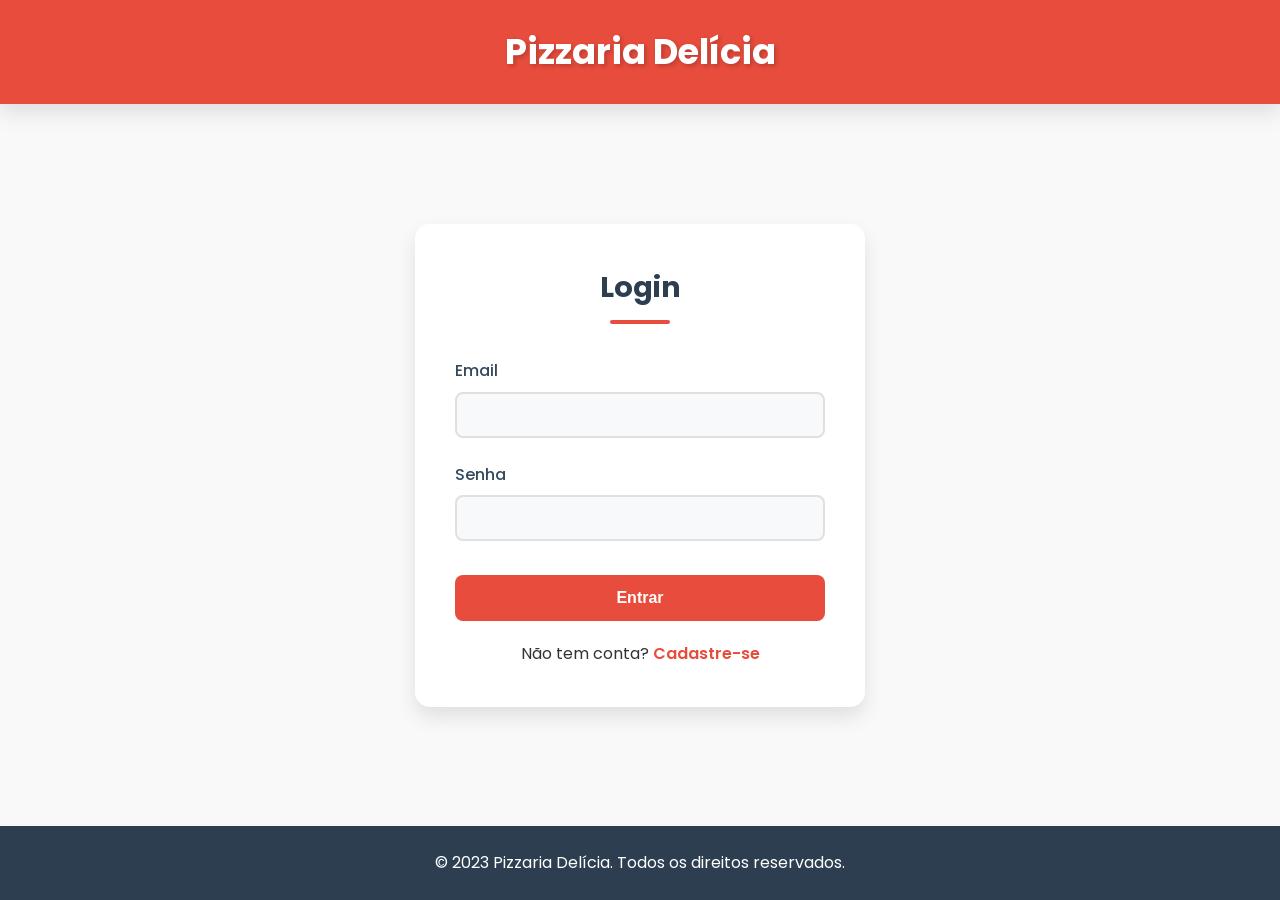
==== frontend/index.html @ 2d953069 "projeto integrado back + front" ====
<!DOCTYPE html>
<html lang="pt-BR">
<head>
  <meta charset="UTF-8">
  <meta name="viewport" content="width=device-width, initial-scale=1.0">
  <title>Pizzaria Delícia</title>
  <link rel="stylesheet" href="css/home.css">
  <link href="https://fonts.googleapis.com/css2?family=Poppins:wght@300;400;600;700&display=swap" rel="stylesheet">
</head>
<body class="home">
  <header>
    <div class="container">
      <h1>Pizzaria Delícia</h1>
      <nav>
        <ul>
          <li><a href="index.html">Home</a></li>
          <li><a href="pizzas.html">Cardápio</a></li>
          <li><a href="pedidos.html">Meus Pedidos</a></li>
          <li><a href="#" id="logout">Sair</a></li>
        </ul>
      </nav>
    </div>
  </header>

  <main class="container">
    <section class="hero">
      <h2>As melhores pizzas da cidade!</h2>
      <p>Faça seu pedido agora mesmo e aproveite nosso delivery rápido.</p>
      <a href="pizzas.html" class="btn">Ver Cardápio</a>
    </section>

    <section class="destaques">
      <h2>Pizzas em Destaque</h2>
      <div class="pizzas-grid" id="destaques">
        <!-- Pizzas serão carregadas via JS -->
      </div>
    </section>
  </main>

  <footer>
    <div class="container">
      <p>&copy; 2023 Pizzaria Delícia. Todos os direitos reservados.</p>
    </div>
  </footer>

  <script src="js/home.js"></script>
  <script src="js/auth.js"></script>
  <script src="js/pizzas.js"></script>
</body>
</html>
---- frontend/css/home.css ----
/* Reset e Variáveis Globais */
:root {
  --vermelho-pizzaria: #e63946;
  --vermelho-escuro: #c1121f;
  --creme: #f1faee;
  --azul-claro: #a8dadc;
  --azul: #457b9d;
  --azul-escuro: #1d3557;
  --sombra: 0 4px 6px rgba(0, 0, 0, 0.1);
  --transicao: all 0.3s ease;
}

* {
  margin: 0;
  padding: 0;
  box-sizing: border-box;
}

body {
  font-family: 'Poppins', sans-serif;
  background-color: var(--creme);
  color: #333;
  line-height: 1.6;
}

/* Estilos do Header */
header {
  background-color: var(--vermelho-pizzaria);
  color: white;
  padding: 1.5rem 0;
  position: sticky;
  top: 0;
  z-index: 100;
  box-shadow: var(--sombra);
}

.container {
  width: 90%;
  max-width: 1200px;
  margin: 0 auto;
}

header .container {
  display: flex;
  justify-content: space-between;
  align-items: center;
}

h1 {
  font-size: 2rem;
  font-weight: 700;
  text-shadow: 2px 2px 4px rgba(0, 0, 0, 0.2);
}

nav ul {
  display: flex;
  list-style: none;
}

nav ul li {
  margin-left: 2rem;
}

nav ul li a {
  color: white;
  text-decoration: none;
  font-weight: 500;
  font-size: 1.1rem;
  transition: var(--transicao);
  padding: 0.5rem 1rem;
  border-radius: 4px;
}

nav ul li a:hover {
  background-color: rgba(255, 255, 255, 0.2);
}

/* Seção Hero */
.hero {
  background: linear-gradient(rgba(0, 0, 0, 0.6), rgba(0, 0, 0, 0.6)), 
              url('https://images.unsplash.com/photo-1565299624946-b28f40a0ae38?ixlib=rb-1.2.1&auto=format&fit=crop&w=1350&q=80');
  background-size: cover;
  background-position: center;
  color: white;
  text-align: center;
  padding: 6rem 2rem;
  border-radius: 10px;
  margin: 2rem 0;
  animation: fadeIn 1s ease-in;
}

@keyframes fadeIn {
  from { opacity: 0; }
  to { opacity: 1; }
}

.hero h2 {
  font-size: 2.5rem;
  margin-bottom: 1rem;
  text-shadow: 2px 2px 4px rgba(0, 0, 0, 0.5);
}

.hero p {
  font-size: 1.2rem;
  margin-bottom: 2rem;
  max-width: 600px;
  margin-left: auto;
  margin-right: auto;
}

/* Botões */
.btn {
  display: inline-block;
  background-color: var(--vermelho-pizzaria);
  color: white;
  padding: 0.8rem 2rem;
  border-radius: 50px;
  text-decoration: none;
  font-weight: 600;
  transition: var(--transicao);
  border: none;
  cursor: pointer;
  font-size: 1rem;
  box-shadow: var(--sombra);
}

.btn:hover {
  background-color: var(--vermelho-escuro);
  transform: translateY(-3px);
  box-shadow: 0 6px 12px rgba(0, 0, 0, 0.15);
}

/* Seção de Destaques */
.destaques {
  padding: 3rem 0;
}

.destaques h2 {
  text-align: center;
  font-size: 2rem;
  margin-bottom: 2rem;
  color: var(--azul-escuro);
  position: relative;
}

.destaques h2::after {
  content: '';
  display: block;
  width: 80px;
  height: 4px;
  background-color: var(--vermelho-pizzaria);
  margin: 0.5rem auto 0;
}

.pizzas-grid {
  display: grid;
  grid-template-columns: repeat(auto-fill, minmax(280px, 1fr));
  gap: 2rem;
}

/* Cards de Pizza */
.pizza-card {
  background: white;
  border-radius: 10px;
  overflow: hidden;
  box-shadow: var(--sombra);
  transition: var(--transicao);
}

.pizza-card:hover {
  transform: translateY(-10px);
  box-shadow: 0 10px 20px rgba(0, 0, 0, 0.15);
}

.pizza-img {
  width: 100%;
  height: 200px;
  object-fit: cover;
  display: block;
}

.pizza-info {
  padding: 1.5rem;
}

.pizza-info h3 {
  font-size: 1.3rem;
  margin-bottom: 0.5rem;
  color: var(--azul-escuro);
}

.pizza-info p {
  color: #666;
  margin-bottom: 1rem;
  font-size: 0.9rem;
}

.pizza-footer {
  display: flex;
  justify-content: space-between;
  align-items: center;
}

.pizza-price {
  font-weight: bold;
  font-size: 1.2rem;
  color: var(--vermelho-pizzaria);
}

.btn-ver {
  background-color: var(--azul);
  color: white;
  border: none;
  padding: 0.5rem 1rem;
  border-radius: 4px;
  cursor: pointer;
  transition: var(--transicao);
  font-size: 0.9rem;
}

.btn-ver:hover {
  background-color: var(--azul-escuro);
}

/* Footer */
footer {
  background-color: var(--azul-escuro);
  color: white;
  text-align: center;
  padding: 2rem 0;
  margin-top: 3rem;
}

/* Responsividade */
@media (max-width: 768px) {
  header .container {
    flex-direction: column;
  }
  
  nav ul {
    margin-top: 1rem;
  }
  
  nav ul li {
    margin-left: 1rem;
    margin-right: 1rem;
  }
  
  .hero {
    padding: 4rem 1rem;
  }
  
  .hero h2 {
    font-size: 2rem;
  }
}

/* Estados e Mensagens */
.loader, .error-message, .sem-pizzas {
  text-align: center;
  padding: 2rem;
  grid-column: 1 / -1;
}

.loader {
  color: var(--vermelho-pizzaria);
  font-size: 1.2rem;
}

.error-message {
  color: var(--vermelho-pizzaria);
}

.btn-tentar-novamente {
  margin-top: 1rem;
  background-color: var(--vermelho-pizzaria);
  color: white;
  border: none;
  padding: 0.5rem 1rem;
  border-radius: 4px;
  cursor: pointer;
  transition: var(--transicao);
}

.btn-tentar-novamente:hover {
  background-color: var(--vermelho-escuro);
}

.sem-pizzas {
  color: #666;
}
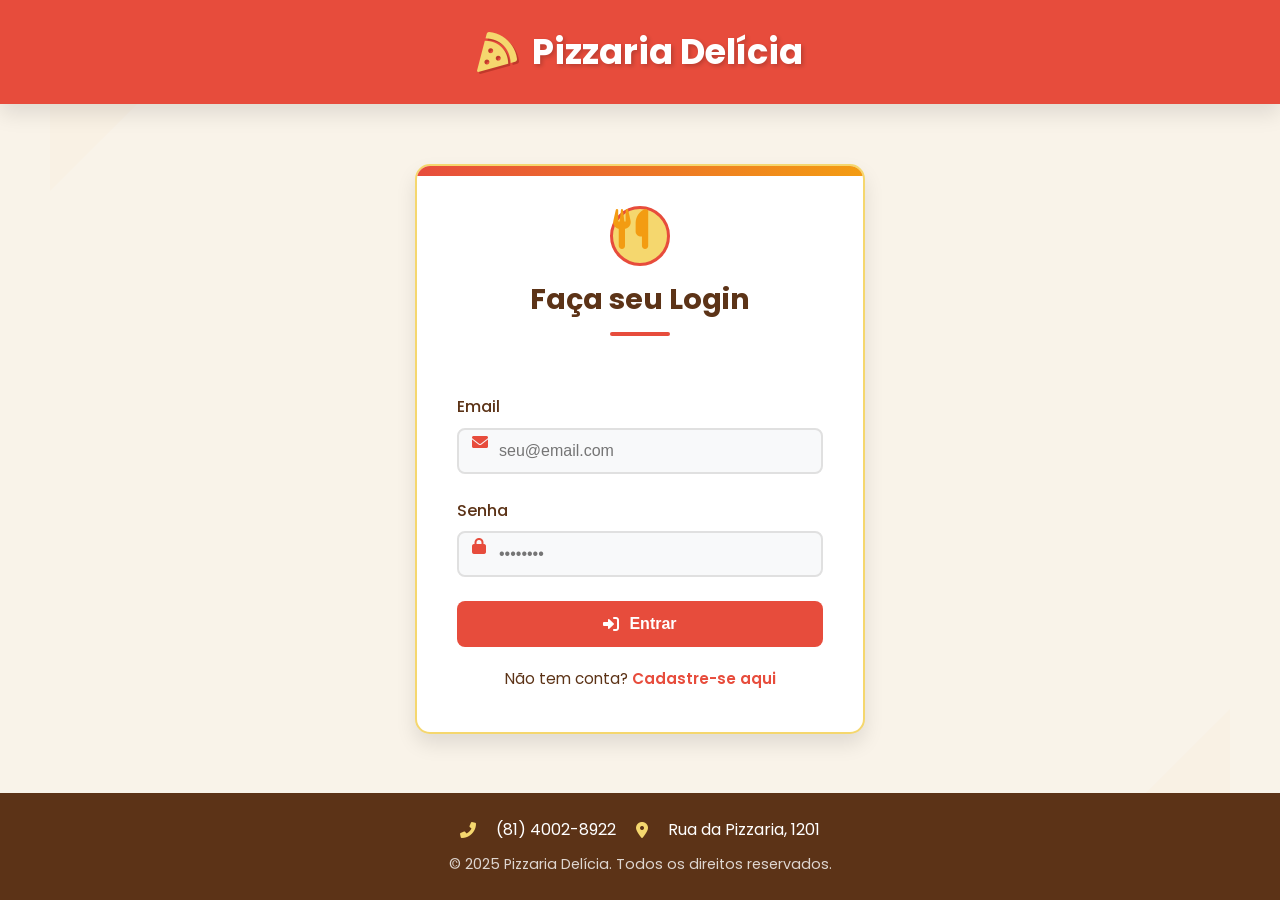
==== commit 8d045301: "alterando design e funcoes das paginas principais" ====
--- a/frontend/index.html
+++ b/frontend/index.html
@@ -6,40 +6,119 @@
   <title>Pizzaria Delícia</title>
   <link rel="stylesheet" href="css/home.css">
   <link href="https://fonts.googleapis.com/css2?family=Poppins:wght@300;400;600;700&display=swap" rel="stylesheet">
+  <link rel="stylesheet" href="https://cdnjs.cloudflare.com/ajax/libs/font-awesome/6.0.0-beta3/css/all.min.css">
 </head>
 <body class="home">
+  <!-- Elementos decorativos de pizza -->
+  <div class="pizza-decoration">
+    <div class="pepperoni"></div>
+    <div class="pepperoni"></div>
+    <div class="olive"></div>
+    <div class="olive"></div>
+  </div>
+
   <header>
     <div class="container">
-      <h1>Pizzaria Delícia</h1>
+      <div class="logo-wrapper">
+        <i class="fas fa-pizza-slice logo-icon"></i>
+        <h1>Pizzaria Delícia</h1>
+      </div>
       <nav>
         <ul>
-          <li><a href="index.html">Home</a></li>
-          <li><a href="pizzas.html">Cardápio</a></li>
-          <li><a href="pedidos.html">Meus Pedidos</a></li>
-          <li><a href="#" id="logout">Sair</a></li>
+          <li><a href="index.html" class="nav-link active"><i class="fas fa-home"></i> Home</a></li>
+          <li><a href="pizzas.html" class="nav-link"><i class="fas fa-utensils"></i> Cardápio</a></li>
+          <li><a href="pedidos.html" class="nav-link"><i class="fas fa-receipt"></i> Meus Pedidos</a></li>
+          <li><a href="#" id="logout" class="nav-link"><i class="fas fa-sign-out-alt"></i> Sair</a></li>
         </ul>
       </nav>
+      <div class="user-welcome">
+        <i class="fas fa-user-circle"></i>
+        <span id="username">Olá, Cliente!</span>
+      </div>
     </div>
   </header>
 
   <main class="container">
+    <!-- Seção Hero -->
     <section class="hero">
-      <h2>As melhores pizzas da cidade!</h2>
-      <p>Faça seu pedido agora mesmo e aproveite nosso delivery rápido.</p>
-      <a href="pizzas.html" class="btn">Ver Cardápio</a>
+      <div class="hero-content">
+        <h2>Pizza perfeita em <span class="highlight">30 minutos</span> ou menos!</h2>
+        <p>Experimente nossas receitas artesanais feitas com ingredientes frescos e selecionados.</p>
+        <div class="hero-buttons">
+          <a href="pizzas.html" class="btn btn-primary"><i class="fas fa-pizza-slice"></i> Ver Cardápio</a>
+          <a href="pedidos.html" class="btn btn-secondary"><i class="fas fa-bolt"></i> Pedir Agora</a>
+        </div>
+      </div>
+      <div class="hero-image">
+        <img src="https://images.unsplash.com/photo-1565299624946-b28f40a0ae38?ixlib=rb-1.2.1&auto=format&fit=crop&w=1350&q=80" alt="Pizza deliciosa">
+      </div>
     </section>
 
+    <!-- Pizzas em Destaque -->
     <section class="destaques">
-      <h2>Pizzas em Destaque</h2>
+      <div class="section-header">
+        <h2><i class="fas fa-star"></i> Pizzas em Destaque</h2>
+        <p>As preferidas dos nossos clientes</p>
+      </div>
       <div class="pizzas-grid" id="destaques">
         <!-- Pizzas serão carregadas via JS -->
+        <div class="loader">
+          <i class="fas fa-pizza-slice fa-spin"></i>
+          <p>Carregando nossas delícias...</p>
+        </div>
+      </div>
+    </section>
+
+    <!-- Promoções -->
+    <section class="promocoes">
+      <div class="section-header">
+        <h2><i class="fas fa-tag"></i> Promoções Especiais</h2>
+        <p>Aproveite nossas ofertas por tempo limitado</p>
+      </div>
+      <div class="promo-banner">
+        <div class="promo-card">
+          <h3>Combo Família</h3>
+          <p>2 Pizzas Grandes + Refri 2L</p>
+          <span class="promo-price">R$ 69,90</span>
+          <span class="promo-badge">-30%</span>
+        </div>
+        <div class="promo-card">
+          <h3>Quarta da Pizza</h3>
+          <p>Todas as pizzas médias por</p>
+          <span class="promo-price">R$ 29,90</span>
+          <span class="promo-badge">-25%</span>
+        </div>
       </div>
     </section>
   </main>
 
   <footer>
     <div class="container">
-      <p>&copy; 2023 Pizzaria Delícia. Todos os direitos reservados.</p>
+      <div class="footer-content">
+        <div class="footer-section">
+          <h3><i class="fas fa-map-marker-alt"></i> Endereço</h3>
+          <p>Rua das Pizzas, 123</p>
+          <p>Centro - São Paulo/SP</p>
+        </div>
+        <div class="footer-section">
+          <h3><i class="fas fa-clock"></i> Horário</h3>
+          <p>Terça a Domingo</p>
+          <p>18h às 23h</p>
+        </div>
+        <div class="footer-section">
+          <h3><i class="fas fa-phone-alt"></i> Contato</h3>
+          <p>(11) 1234-5678</p>
+          <p>contato@pizzariadelicia.com</p>
+        </div>
+      </div>
+      <div class="footer-bottom">
+        <p>&copy; 2023 Pizzaria Delícia. Todos os direitos reservados.</p>
+        <div class="social-icons">
+          <a href="#"><i class="fab fa-facebook"></i></a>
+          <a href="#"><i class="fab fa-instagram"></i></a>
+          <a href="#"><i class="fab fa-whatsapp"></i></a>
+        </div>
+      </div>
     </div>
   </footer>
 
--- a/frontend/css/home.css
+++ b/frontend/css/home.css
@@ -1,53 +1,120 @@
-/* Reset e Variáveis Globais */
+/* home.css - Estilo para página principal */
 :root {
-  --vermelho-pizzaria: #e63946;
-  --vermelho-escuro: #c1121f;
-  --creme: #f1faee;
-  --azul-claro: #a8dadc;
-  --azul: #457b9d;
-  --azul-escuro: #1d3557;
-  --sombra: 0 4px 6px rgba(0, 0, 0, 0.1);
-  --transicao: all 0.3s ease;
-}
-
+  --primary: #e74c3c;       /* Vermelho tomate */
+  --primary-dark: #c0392b;  /* Vermelho escuro */
+  --secondary: #f39c12;     /* Amarelo queijo */
+  --light: #f5d76e;         /* Amarelo claro */
+  --dark: #5c3317;          /* Marrom massa */
+  --white: #ffffff;
+  --light-bg: #f9f3e9;      /* Fundo claro */
+  --text: #333333;
+  --text-light: #777777;
+  --shadow: 0 4px 20px rgba(0, 0, 0, 0.1);
+  --transition: all 0.3s ease;
+}
+
+/* Reset e estilos base */
 * {
   margin: 0;
   padding: 0;
   box-sizing: border-box;
 }
 
-body {
+body.home {
   font-family: 'Poppins', sans-serif;
-  background-color: var(--creme);
-  color: #333;
+  background-color: var(--light-bg);
+  color: var(--text);
   line-height: 1.6;
-}
-
-/* Estilos do Header */
-header {
-  background-color: var(--vermelho-pizzaria);
-  color: white;
-  padding: 1.5rem 0;
-  position: sticky;
-  top: 0;
-  z-index: 100;
-  box-shadow: var(--sombra);
-}
-
+  position: relative;
+  overflow-x: hidden;
+}
+
+/* Elementos decorativos */
+.pizza-decoration {
+  position: fixed;
+  width: 100%;
+  height: 100%;
+  pointer-events: none;
+  z-index: -1;
+}
+
+.pepperoni, .olive {
+  position: absolute;
+  border-radius: 50%;
+  opacity: 0.1;
+}
+
+.pepperoni {
+  width: 60px;
+  height: 60px;
+  background-color: var(--primary);
+}
+
+.olive {
+  width: 30px;
+  height: 30px;
+  background-color: var(--dark);
+}
+
+.pepperoni:nth-child(1) {
+  top: 10%;
+  left: 5%;
+}
+
+.pepperoni:nth-child(2) {
+  bottom: 15%;
+  right: 8%;
+}
+
+.olive:nth-child(3) {
+  top: 30%;
+  right: 5%;
+}
+
+.olive:nth-child(4) {
+  bottom: 25%;
+  left: 10%;
+}
+
+/* Container */
 .container {
   width: 90%;
   max-width: 1200px;
   margin: 0 auto;
+  padding: 0 15px;
+}
+
+/* Header */
+header {
+  background-color: var(--primary);
+  color: var(--white);
+  padding: 1rem 0;
+  position: sticky;
+  top: 0;
+  z-index: 100;
+  box-shadow: var(--shadow);
 }
 
 header .container {
   display: flex;
   justify-content: space-between;
   align-items: center;
-}
-
-h1 {
+  flex-wrap: wrap;
+}
+
+.logo-wrapper {
+  display: flex;
+  align-items: center;
+  gap: 10px;
+}
+
+.logo-icon {
   font-size: 2rem;
+  color: var(--light);
+}
+
+header h1 {
+  font-size: 1.8rem;
   font-weight: 700;
   text-shadow: 2px 2px 4px rgba(0, 0, 0, 0.2);
 }
@@ -55,121 +122,202 @@
 nav ul {
   display: flex;
   list-style: none;
-}
-
-nav ul li {
-  margin-left: 2rem;
-}
-
-nav ul li a {
-  color: white;
+  gap: 1.5rem;
+}
+
+.nav-link {
+  color: var(--white);
   text-decoration: none;
   font-weight: 500;
-  font-size: 1.1rem;
-  transition: var(--transicao);
-  padding: 0.5rem 1rem;
-  border-radius: 4px;
-}
-
-nav ul li a:hover {
-  background-color: rgba(255, 255, 255, 0.2);
+  font-size: 1rem;
+  transition: var(--transition);
+  padding: 0.5rem 0;
+  display: flex;
+  align-items: center;
+  gap: 8px;
+  position: relative;
+}
+
+.nav-link:hover {
+  color: var(--light);
+}
+
+.nav-link.active {
+  font-weight: 600;
+}
+
+.nav-link.active::after {
+  content: '';
+  position: absolute;
+  bottom: 0;
+  left: 0;
+  width: 100%;
+  height: 3px;
+  background-color: var(--light);
+  border-radius: 3px;
+}
+
+.user-welcome {
+  display: flex;
+  align-items: center;
+  gap: 8px;
+  font-weight: 500;
+  color: var(--white);
+}
+
+.user-welcome i {
+  font-size: 1.2rem;
 }
 
 /* Seção Hero */
 .hero {
-  background: linear-gradient(rgba(0, 0, 0, 0.6), rgba(0, 0, 0, 0.6)), 
-              url('https://images.unsplash.com/photo-1565299624946-b28f40a0ae38?ixlib=rb-1.2.1&auto=format&fit=crop&w=1350&q=80');
-  background-size: cover;
-  background-position: center;
-  color: white;
-  text-align: center;
-  padding: 6rem 2rem;
+  display: flex;
+  align-items: center;
+  gap: 3rem;
+  margin: 3rem 0;
+  padding: 2rem;
+  background-color: var(--white);
+  border-radius: 15px;
+  box-shadow: var(--shadow);
+  position: relative;
+  overflow: hidden;
+}
+
+.hero::before {
+  content: '';
+  position: absolute;
+  top: 0;
+  left: 0;
+  width: 100%;
+  height: 10px;
+  background: linear-gradient(90deg, var(--primary), var(--secondary));
+}
+
+.hero-content {
+  flex: 1;
+  padding: 1rem;
+}
+
+.hero-image {
+  flex: 1;
   border-radius: 10px;
-  margin: 2rem 0;
-  animation: fadeIn 1s ease-in;
-}
-
-@keyframes fadeIn {
-  from { opacity: 0; }
-  to { opacity: 1; }
+  overflow: hidden;
+  box-shadow: var(--shadow);
+}
+
+.hero-image img {
+  width: 100%;
+  height: auto;
+  display: block;
+  transition: var(--transition);
+}
+
+.hero-image:hover img {
+  transform: scale(1.05);
 }
 
 .hero h2 {
   font-size: 2.5rem;
   margin-bottom: 1rem;
-  text-shadow: 2px 2px 4px rgba(0, 0, 0, 0.5);
+  color: var(--dark);
+  line-height: 1.2;
+}
+
+.highlight {
+  color: var(--primary);
 }
 
 .hero p {
-  font-size: 1.2rem;
+  font-size: 1.1rem;
+  color: var(--text-light);
   margin-bottom: 2rem;
-  max-width: 600px;
-  margin-left: auto;
-  margin-right: auto;
+  max-width: 500px;
+}
+
+.hero-buttons {
+  display: flex;
+  gap: 1rem;
+  flex-wrap: wrap;
 }
 
 /* Botões */
 .btn {
-  display: inline-block;
-  background-color: var(--vermelho-pizzaria);
-  color: white;
-  padding: 0.8rem 2rem;
+  display: inline-flex;
+  align-items: center;
+  justify-content: center;
+  gap: 8px;
+  padding: 0.8rem 1.8rem;
   border-radius: 50px;
   text-decoration: none;
   font-weight: 600;
-  transition: var(--transicao);
+  transition: var(--transition);
   border: none;
   cursor: pointer;
   font-size: 1rem;
-  box-shadow: var(--sombra);
-}
-
-.btn:hover {
-  background-color: var(--vermelho-escuro);
+  box-shadow: var(--shadow);
+}
+
+.btn-primary {
+  background-color: var(--primary);
+  color: var(--white);
+}
+
+.btn-primary:hover {
+  background-color: var(--primary-dark);
   transform: translateY(-3px);
-  box-shadow: 0 6px 12px rgba(0, 0, 0, 0.15);
-}
-
-/* Seção de Destaques */
-.destaques {
-  padding: 3rem 0;
-}
-
-.destaques h2 {
+}
+
+.btn-secondary {
+  background-color: var(--secondary);
+  color: var(--dark);
+}
+
+.btn-secondary:hover {
+  background-color: #e67e22;
+  color: var(--white);
+  transform: translateY(-3px);
+}
+
+/* Seções */
+.section-header {
   text-align: center;
+  margin-bottom: 2.5rem;
+}
+
+.section-header h2 {
   font-size: 2rem;
-  margin-bottom: 2rem;
-  color: var(--azul-escuro);
-  position: relative;
-}
-
-.destaques h2::after {
-  content: '';
-  display: block;
-  width: 80px;
-  height: 4px;
-  background-color: var(--vermelho-pizzaria);
-  margin: 0.5rem auto 0;
-}
-
+  color: var(--dark);
+  display: flex;
+  align-items: center;
+  justify-content: center;
+  gap: 10px;
+}
+
+.section-header p {
+  color: var(--text-light);
+  font-size: 1rem;
+}
+
+/* Grid de Pizzas */
 .pizzas-grid {
   display: grid;
   grid-template-columns: repeat(auto-fill, minmax(280px, 1fr));
   gap: 2rem;
-}
-
-/* Cards de Pizza */
+  margin-bottom: 3rem;
+}
+
 .pizza-card {
-  background: white;
-  border-radius: 10px;
+  background: var(--white);
+  border-radius: 15px;
   overflow: hidden;
-  box-shadow: var(--sombra);
-  transition: var(--transicao);
+  box-shadow: var(--shadow);
+  transition: var(--transition);
+  position: relative;
 }
 
 .pizza-card:hover {
   transform: translateY(-10px);
-  box-shadow: 0 10px 20px rgba(0, 0, 0, 0.15);
+  box-shadow: 0 15px 30px rgba(0, 0, 0, 0.15);
 }
 
 .pizza-img {
@@ -186,11 +334,11 @@
 .pizza-info h3 {
   font-size: 1.3rem;
   margin-bottom: 0.5rem;
-  color: var(--azul-escuro);
+  color: var(--dark);
 }
 
 .pizza-info p {
-  color: #666;
+  color: var(--text-light);
   margin-bottom: 1rem;
   font-size: 0.9rem;
 }
@@ -204,50 +352,203 @@
 .pizza-price {
   font-weight: bold;
   font-size: 1.2rem;
-  color: var(--vermelho-pizzaria);
+  color: var(--primary);
 }
 
 .btn-ver {
-  background-color: var(--azul);
-  color: white;
+  background-color: var(--secondary);
+  color: var(--dark);
   border: none;
-  padding: 0.5rem 1rem;
-  border-radius: 4px;
+  padding: 0.6rem 1.2rem;
+  border-radius: 50px;
   cursor: pointer;
-  transition: var(--transicao);
+  transition: var(--transition);
   font-size: 0.9rem;
+  font-weight: 600;
+  display: flex;
+  align-items: center;
+  gap: 5px;
 }
 
 .btn-ver:hover {
-  background-color: var(--azul-escuro);
+  background-color: #e67e22;
+  color: var(--white);
+}
+
+/* Promoções */
+.promocoes {
+  margin: 4rem 0;
+}
+
+.promo-banner {
+  display: flex;
+  gap: 2rem;
+  justify-content: center;
+  flex-wrap: wrap;
+}
+
+.promo-card {
+  background: var(--white);
+  border-radius: 15px;
+  padding: 2rem;
+  text-align: center;
+  box-shadow: var(--shadow);
+  flex: 1;
+  min-width: 280px;
+  max-width: 400px;
+  position: relative;
+  overflow: hidden;
+  transition: var(--transition);
+}
+
+.promo-card:hover {
+  transform: translateY(-5px);
+}
+
+.promo-card h3 {
+  font-size: 1.5rem;
+  color: var(--primary);
+  margin-bottom: 0.5rem;
+}
+
+.promo-card p {
+  color: var(--text-light);
+  margin-bottom: 1rem;
+}
+
+.promo-price {
+  display: block;
+  font-size: 1.8rem;
+  font-weight: 700;
+  color: var(--dark);
+  margin: 1rem 0;
+}
+
+.promo-badge {
+  position: absolute;
+  top: 15px;
+  right: -30px;
+  background-color: var(--primary);
+  color: var(--white);
+  padding: 0.3rem 2rem;
+  font-size: 0.8rem;
+  font-weight: 600;
+  transform: rotate(45deg);
+  width: 120px;
+  text-align: center;
+}
+
+/* Loader */
+.loader {
+  grid-column: 1 / -1;
+  text-align: center;
+  padding: 3rem;
+  color: var(--primary);
+}
+
+.loader i {
+  font-size: 2.5rem;
+  margin-bottom: 1rem;
+  animation: spin 1s linear infinite;
+}
+
+@keyframes spin {
+  0% { transform: rotate(0deg); }
+  100% { transform: rotate(360deg); }
 }
 
 /* Footer */
 footer {
-  background-color: var(--azul-escuro);
-  color: white;
-  text-align: center;
-  padding: 2rem 0;
-  margin-top: 3rem;
+  background-color: var(--dark);
+  color: var(--white);
+  padding: 3rem 0 1.5rem;
+  margin-top: 4rem;
+}
+
+.footer-content {
+  display: flex;
+  justify-content: space-between;
+  flex-wrap: wrap;
+  gap: 2rem;
+  margin-bottom: 2rem;
+}
+
+.footer-section {
+  flex: 1;
+  min-width: 200px;
+}
+
+.footer-section h3 {
+  font-size: 1.2rem;
+  margin-bottom: 1rem;
+  display: flex;
+  align-items: center;
+  gap: 8px;
+}
+
+.footer-section p {
+  margin-bottom: 0.5rem;
+  font-size: 0.9rem;
+  opacity: 0.8;
+}
+
+.footer-bottom {
+  display: flex;
+  justify-content: space-between;
+  align-items: center;
+  flex-wrap: wrap;
+  gap: 1rem;
+  padding-top: 1.5rem;
+  border-top: 1px solid rgba(255, 255, 255, 0.1);
+  font-size: 0.9rem;
+}
+
+.social-icons {
+  display: flex;
+  gap: 1rem;
+}
+
+.social-icons a {
+  color: var(--white);
+  font-size: 1.2rem;
+  transition: var(--transition);
+}
+
+.social-icons a:hover {
+  color: var(--light);
 }
 
 /* Responsividade */
+@media (max-width: 992px) {
+  .hero {
+    flex-direction: column;
+    text-align: center;
+  }
+  
+  .hero-content {
+    display: flex;
+    flex-direction: column;
+    align-items: center;
+  }
+  
+  .hero-buttons {
+    justify-content: center;
+  }
+}
+
 @media (max-width: 768px) {
   header .container {
     flex-direction: column;
+    gap: 1rem;
   }
   
   nav ul {
+    justify-content: center;
+    flex-wrap: wrap;
+  }
+  
+  .user-welcome {
     margin-top: 1rem;
-  }
-  
-  nav ul li {
-    margin-left: 1rem;
-    margin-right: 1rem;
-  }
-  
-  .hero {
-    padding: 4rem 1rem;
   }
   
   .hero h2 {
@@ -255,38 +556,25 @@
   }
 }
 
-/* Estados e Mensagens */
-.loader, .error-message, .sem-pizzas {
-  text-align: center;
-  padding: 2rem;
-  grid-column: 1 / -1;
-}
-
-.loader {
-  color: var(--vermelho-pizzaria);
-  font-size: 1.2rem;
-}
-
-.error-message {
-  color: var(--vermelho-pizzaria);
-}
-
-.btn-tentar-novamente {
-  margin-top: 1rem;
-  background-color: var(--vermelho-pizzaria);
-  color: white;
-  border: none;
-  padding: 0.5rem 1rem;
-  border-radius: 4px;
-  cursor: pointer;
-  transition: var(--transicao);
-}
-
-.btn-tentar-novamente:hover {
-  background-color: var(--vermelho-escuro);
-}
-
-.sem-pizzas {
-  color: #666;
-}
-
+@media (max-width: 480px) {
+  .hero {
+    padding: 1.5rem;
+  }
+  
+  .hero-buttons {
+    flex-direction: column;
+    width: 100%;
+  }
+  
+  .btn {
+    width: 100%;
+  }
+  
+  .section-header h2 {
+    font-size: 1.5rem;
+  }
+  
+  .pizzas-grid {
+    grid-template-columns: 1fr;
+  }
+}
